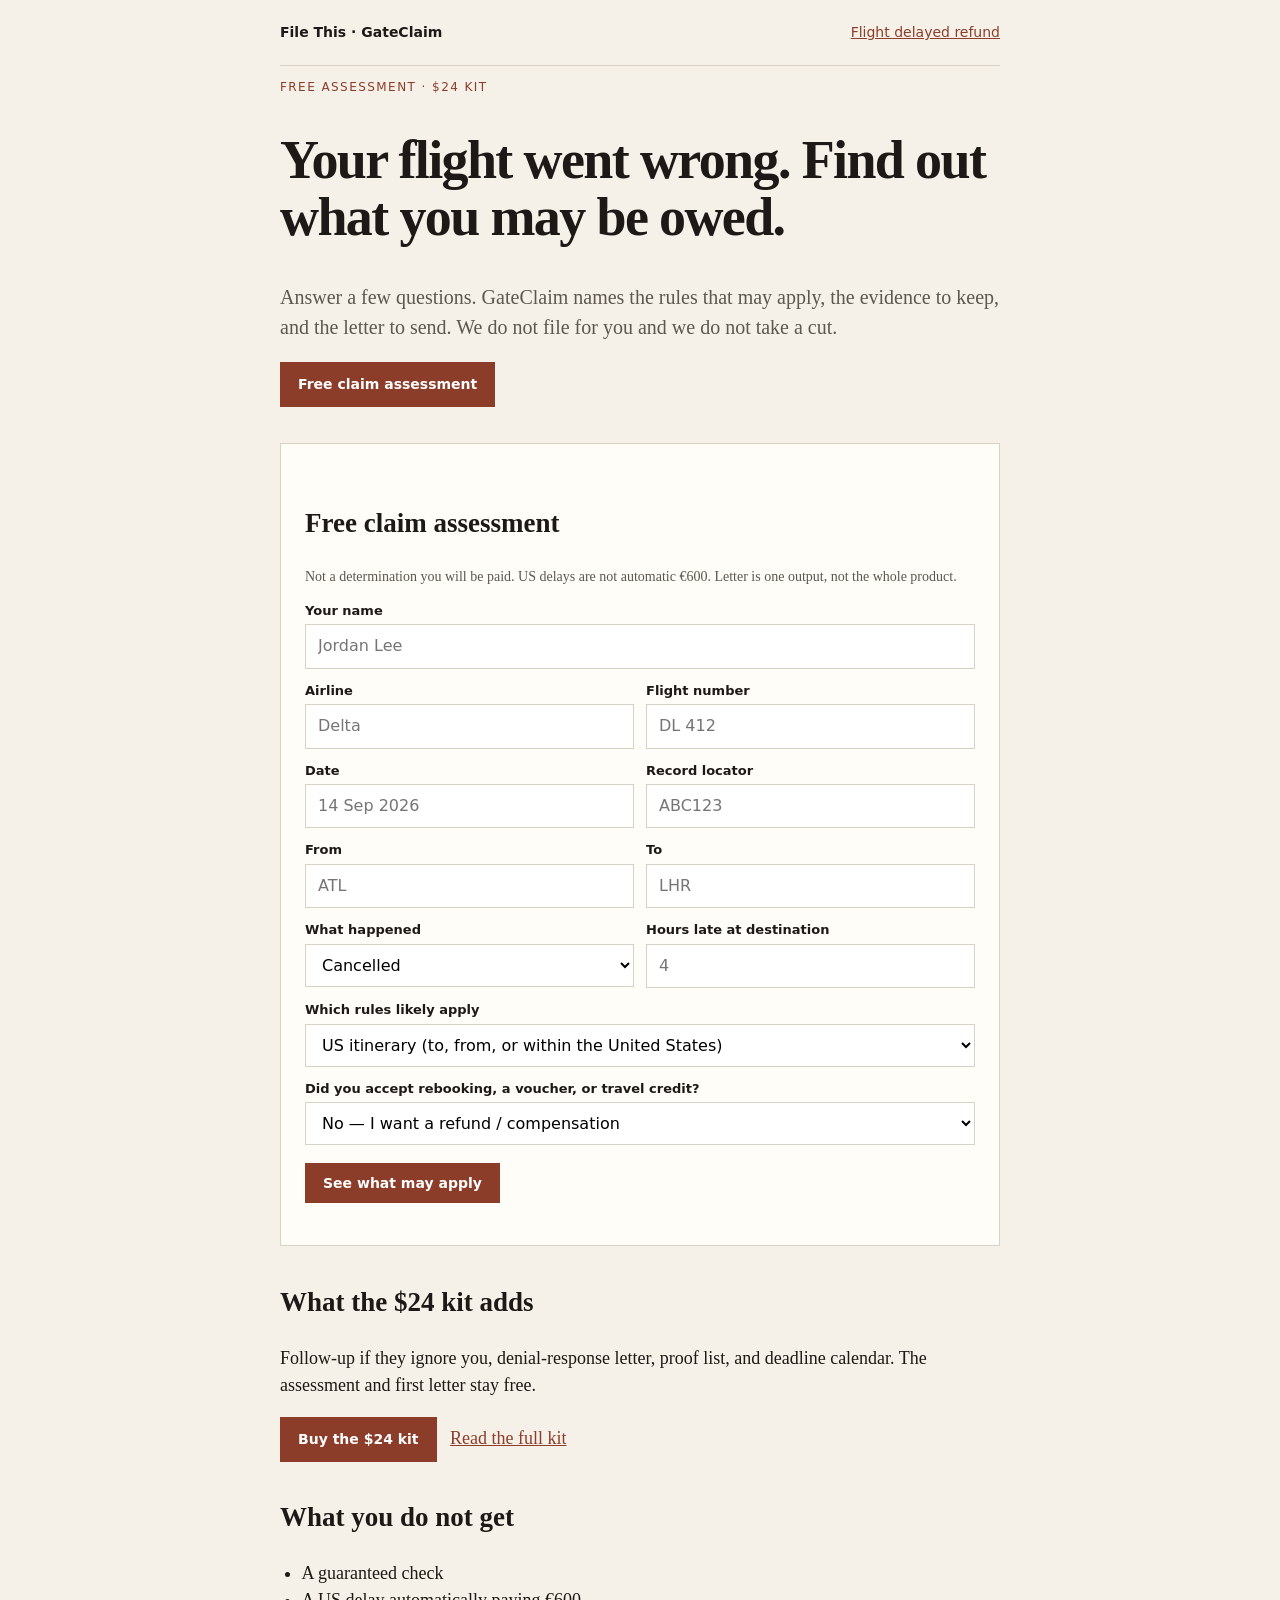
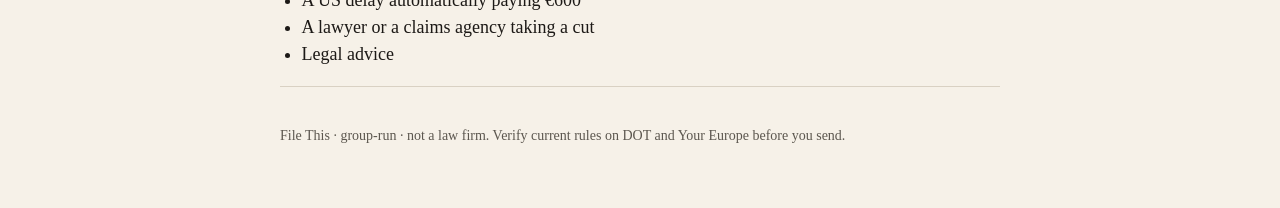
==== index.html @ 8c494beb "Reposition around free claim assessment; letter is one output." ====
<!DOCTYPE html>
<html lang="en">
<head>
  <meta charset="utf-8" />
  <meta name="viewport" content="width=device-width, initial-scale=1" />
  <title>What you may be owed after a delayed or cancelled flight — GateClaim</title>
  <meta name="description" content="Free claim assessment for delayed, cancelled, or bumped flights. See which US refund or EU 261 paths may apply, what evidence you need, then generate the letter. $24 kit optional. Not a payout promise." />
  <link rel="stylesheet" href="styles.css" />
</head>
<body>
  <header class="wrap nav">
    <strong>File This · GateClaim</strong>
    <a href="flight-delayed-refund.html">Flight delayed refund</a>
  </header>
  <main class="wrap">
    <p class="eyebrow">Free assessment · $24 kit</p>
    <h1>Your flight went wrong. Find out what you may be owed.</h1>
    <p class="lede">Answer a few questions. GateClaim names the rules that may apply, the evidence to keep, and the letter to send. We do not file for you and we do not take a cut.</p>
    <p><a class="btn" href="#assess">Free claim assessment</a></p>

    <form class="form" id="assess" onsubmit="return runAssess(event)">
      <h2>Free claim assessment</h2>
      <p class="note">Not a determination you will be paid. US delays are not automatic €600. Letter is one output, not the whole product.</p>
      <label>Your name</label>
      <input id="name" required placeholder="Jordan Lee" />
      <div class="grid2">
        <div><label>Airline</label><input id="airline" required placeholder="Delta" /></div>
        <div><label>Flight number</label><input id="flight" required placeholder="DL 412" /></div>
      </div>
      <div class="grid2">
        <div><label>Date</label><input id="date" required placeholder="14 Sep 2026" /></div>
        <div><label>Record locator</label><input id="pnr" required placeholder="ABC123" /></div>
      </div>
      <div class="grid2">
        <div><label>From</label><input id="orig" required placeholder="ATL" /></div>
        <div><label>To</label><input id="dest" required placeholder="LHR" /></div>
      </div>
      <div class="grid2">
        <div>
          <label>What happened</label>
          <select id="what">
            <option value="cancelled">Cancelled</option>
            <option value="delayed">Delayed / schedule change</option>
            <option value="bumped">Involuntarily denied boarding</option>
          </select>
        </div>
        <div><label>Hours late at destination</label><input id="hours" placeholder="4" /></div>
      </div>
      <label>Which rules likely apply</label>
      <select id="track">
        <option value="us">US itinerary (to, from, or within the United States)</option>
        <option value="eu">EU / EEA / Swiss rights may apply (261/2004)</option>
      </select>
      <label>Did you accept rebooking, a voucher, or travel credit?</label>
      <select id="accepted">
        <option value="no">No — I want a refund / compensation</option>
        <option value="yes">Yes — I accepted their alternative</option>
      </select>
      <p style="margin-top:18px"><button class="btn" type="submit">See what may apply</button></p>
      <div id="assess-box">
        <p class="eyebrow">Possible paths — not a guarantee</p>
        <ul class="paths" id="pathlist"></ul>
        <p class="note" id="nextstep"></p>
        <p><button class="btn" type="button" onclick="makeLetter()">Generate the letter</button></p>
        <label>Your letter — copy and send to the airline</label>
        <textarea id="out" readonly></textarea>
        <p><button class="btn" type="button" onclick="copyOut()">Copy letter</button></p>
      </div>
    </form>

    <h2>What the $24 kit adds</h2>
    <p>Follow-up if they ignore you, denial-response letter, proof list, and deadline calendar. The assessment and first letter stay free.</p>
    <p><a class="btn" href="https://buy.stripe.com/28E3cnbHIbBq5pN8Jz6wE00">Buy the $24 kit</a> &nbsp; <a href="kit.html">Read the full kit</a></p>
    <h2>What you do not get</h2>
    <ul>
      <li>A guaranteed check</li>
      <li>A US delay automatically paying €600</li>
      <li>A lawyer or a claims agency taking a cut</li>
      <li>Legal advice</li>
    </ul>
  </main>
  <footer class="wrap">
    <p>File This · group-run · not a law firm. Verify current rules on DOT and Your Europe before you send.</p>
  </footer>
  <script>
  function v(id){ return document.getElementById(id).value.trim() || "[fill in]"; }
  function runAssess(e){
    e.preventDefault();
    var what=document.getElementById("what").value;
    var track=document.getElementById("track").value;
    var accepted=document.getElementById("accepted").value;
    var hrs=parseFloat(document.getElementById("hours").value)||0;
    var paths=[], next="";
    paths.push("Keep evidence: boarding pass, delay/cancel notice, receipts, agent names.");
    if(track==="us"){
      if(what==="bumped"){
        paths.push("Possible involuntary denied-boarding cash under 14 CFR part 250. Published caps $1,075 / $2,150 depending on how late the substitute flight arrives — only if you did not volunteer.");
      }
      if(what==="cancelled" || (what==="delayed" && hrs>=3)){
        if(accepted==="no"){
          paths.push("Possible fare refund (taxes + unused extras) under DOT rules if you choose not to travel. Significant delay often means 3+ hours domestic / 6+ hours international.");
        } else {
          paths.push("You accepted an alternative — a fare refund is usually not owed. You can still ask for expenses the airline promised.");
        }
      }
      if(what==="delayed" && hrs<3){
        paths.push("Under 3 hours: a US fare refund is less likely. Ask for expenses if the delay was in the airline’s control.");
      }
      paths.push("Not an automatic €600. That is an EU-style cash band, not a US delay payout.");
      next="DOT refunds: transportation.gov/individuals/aviation-consumer-protection/refunds";
    } else {
      if(what==="bumped" || what==="cancelled" || hrs>=3){
        paths.push("Possible Regulation 261/2004 cash if the flight is covered and the airline cannot prove extraordinary circumstances. Official bands €250 / €400 / €600 by distance.");
      }
      if(accepted==="yes"){
        paths.push("You already accepted re-routing or reimbursement — cash may still be due depending on delay at arrival; the other two 261 choices are usually closed.");
      }
      paths.push("Weather, ATC, and some strikes can block cash even when meals/hotel assistance is still owed.");
      next="Official: europa.eu/youreurope — air passenger rights.";
    }
    var ul=document.getElementById("pathlist");
    ul.innerHTML="";
    paths.forEach(function(p){ var li=document.createElement("li"); li.textContent=p; ul.appendChild(li); });
    document.getElementById("nextstep").textContent="Next: generate the letter, attach the evidence, send it to the operating airline. "+next;
    document.getElementById("assess-box").style.display="block";
    return false;
  }
  function makeLetter(){
    var name=v("name"), air=v("airline"), fl=v("flight"), dt=v("date"), pnr=v("pnr");
    var a=v("orig"), b=v("dest"), what=document.getElementById("what").value, hrs=v("hours");
    var track=document.getElementById("track").value, text="";
    if(track==="us" && what==="bumped"){
      text="Subject: Denied boarding compensation — "+air+" "+fl+" "+dt+" — "+pnr+"\n\n"+
        "I was involuntarily denied boarding on "+air+" "+fl+" on "+dt+", record locator "+pnr+", "+a+" to "+b+". I did not volunteer my seat. Alternate arrival was "+hrs+" hours after the original arrival.\n\n"+
        "Please pay denied boarding compensation under 14 CFR part 250 and refund unused ancillary fees.\n\n"+
        "Attachments: boarding pass, bump notice, substitute itinerary.\n\n"+name;
    } else if(track==="us"){
      var ev = what==="cancelled" ? "cancelled" : "delayed or changed by "+hrs+" hours";
      text="Subject: Refund request — "+air+" "+fl+" "+dt+" — record locator "+pnr+"\n\n"+
        "I held a ticket on "+air+" "+fl+" from "+a+" to "+b+" on "+dt+", record locator "+pnr+".\n\n"+
        "The flight was "+ev+". I did not accept rebooking, a voucher, or other compensation. I want a full refund of the airfare, taxes, and unused ancillary fees to the original form of payment.\n\n"+
        "This follows DOT refund rules for cancelled or significantly delayed/changed flights:\nhttps://www.transportation.gov/individuals/aviation-consumer-protection/refunds\n\n"+
        "Attachments: ticket, delay notice, receipts (if any).\n\n"+name;
    } else {
      var ev = what==="bumped" ? "denied boarding" : (what==="cancelled" ? "cancelled" : "delayed "+hrs+" hours at destination");
      text="Subject: Regulation 261/2004 claim — "+air+" "+fl+" "+dt+" — "+pnr+"\n\n"+
        "I request the compensation, refund/re-routing choice, and assistance due under Regulation (EC) 261/2004.\n\n"+
        "Flight: "+air+" "+fl+"  "+a+" → "+b+"  "+dt+"\nRecord locator: "+pnr+"\nDelay at destination: "+hrs+" hours\nWhat happened: "+ev+"\n\n"+
        "I have not received benefits for this disruption under another country's rules. If you claim extraordinary circumstances, send the evidence.\n\n"+
        "Official summary: https://europa.eu/youreurope/citizens/travel/passenger-rights/air/index_en.htm\n\n"+
        "Attachments: ticket, boarding pass, delay notice, receipts.\n\n"+name;
    }
    document.getElementById("out").value = text;
  }
  function copyOut(){
    var t=document.getElementById("out");
    t.select();
    navigator.clipboard.writeText(t.value);
  }
  </script>
</body>
</html>
---- styles.css ----
:root { --ink:#1c1916; --muted:#5c574f; --paper:#f6f1e8; --line:#d9d1c3; --accent:#8b3d2a; }
* { box-sizing:border-box; }
body { margin:0; background:var(--paper); color:var(--ink); font:18px/1.5 Georgia, "Times New Roman", serif; }
.wrap { width:min(720px, calc(100% - 40px)); margin:0 auto; }
.nav { display:flex; justify-content:space-between; gap:16px; padding:22px 0; border-bottom:1px solid var(--line); font-family:system-ui,sans-serif; font-size:14px; }
h1 { font-size:clamp(36px,6vw,54px); line-height:1.05; letter-spacing:-.03em; }
h2 { margin-top:2.2rem; }
.eyebrow { font-family:system-ui,sans-serif; font-size:12px; letter-spacing:.12em; text-transform:uppercase; color:var(--accent); }
.lede { color:var(--muted); font-size:20px; }
.btn { display:inline-block; background:var(--accent); color:#fff; text-decoration:none; padding:12px 18px; font-family:system-ui,sans-serif; font-size:14px; font-weight:600; }
ul { padding-left:1.2em; }
footer { border-top:1px solid var(--line); margin-top:48px; padding:24px 0 48px; color:var(--muted); font-size:14px; }
a { color:var(--accent); }
pre, .kit { font-family:ui-monospace,monospace; font-size:14px; }

label { display:block; margin:12px 0 4px; font-family:system-ui,sans-serif; font-size:13px; font-weight:600; }
input, select, textarea { width:100%; padding:10px 12px; border:1px solid var(--line); background:#fff; font:16px/1.4 system-ui,sans-serif; }
.grid2 { display:grid; grid-template-columns:1fr 1fr; gap:12px; }
@media (max-width:560px) { .grid2 { grid-template-columns:1fr; } }
.form { margin:36px 0; padding:24px; border:1px solid var(--line); background:#fffdf8; }
button.btn { border:0; cursor:pointer; }
#out { min-height:220px; white-space:pre-wrap; }
.note { color:var(--muted); font-size:14px; }

.paths { list-style:none; padding:0; }
.paths li { padding:10px 0 10px 28px; border-top:1px solid var(--line); position:relative; }
.paths li:before { content:"✓"; position:absolute; left:0; color:var(--accent); font-weight:700; }
.paths .no:before { content:"–"; }
#assess-box { display:none; margin-top:18px; padding:16px; background:#fff; border:1px solid var(--line); }
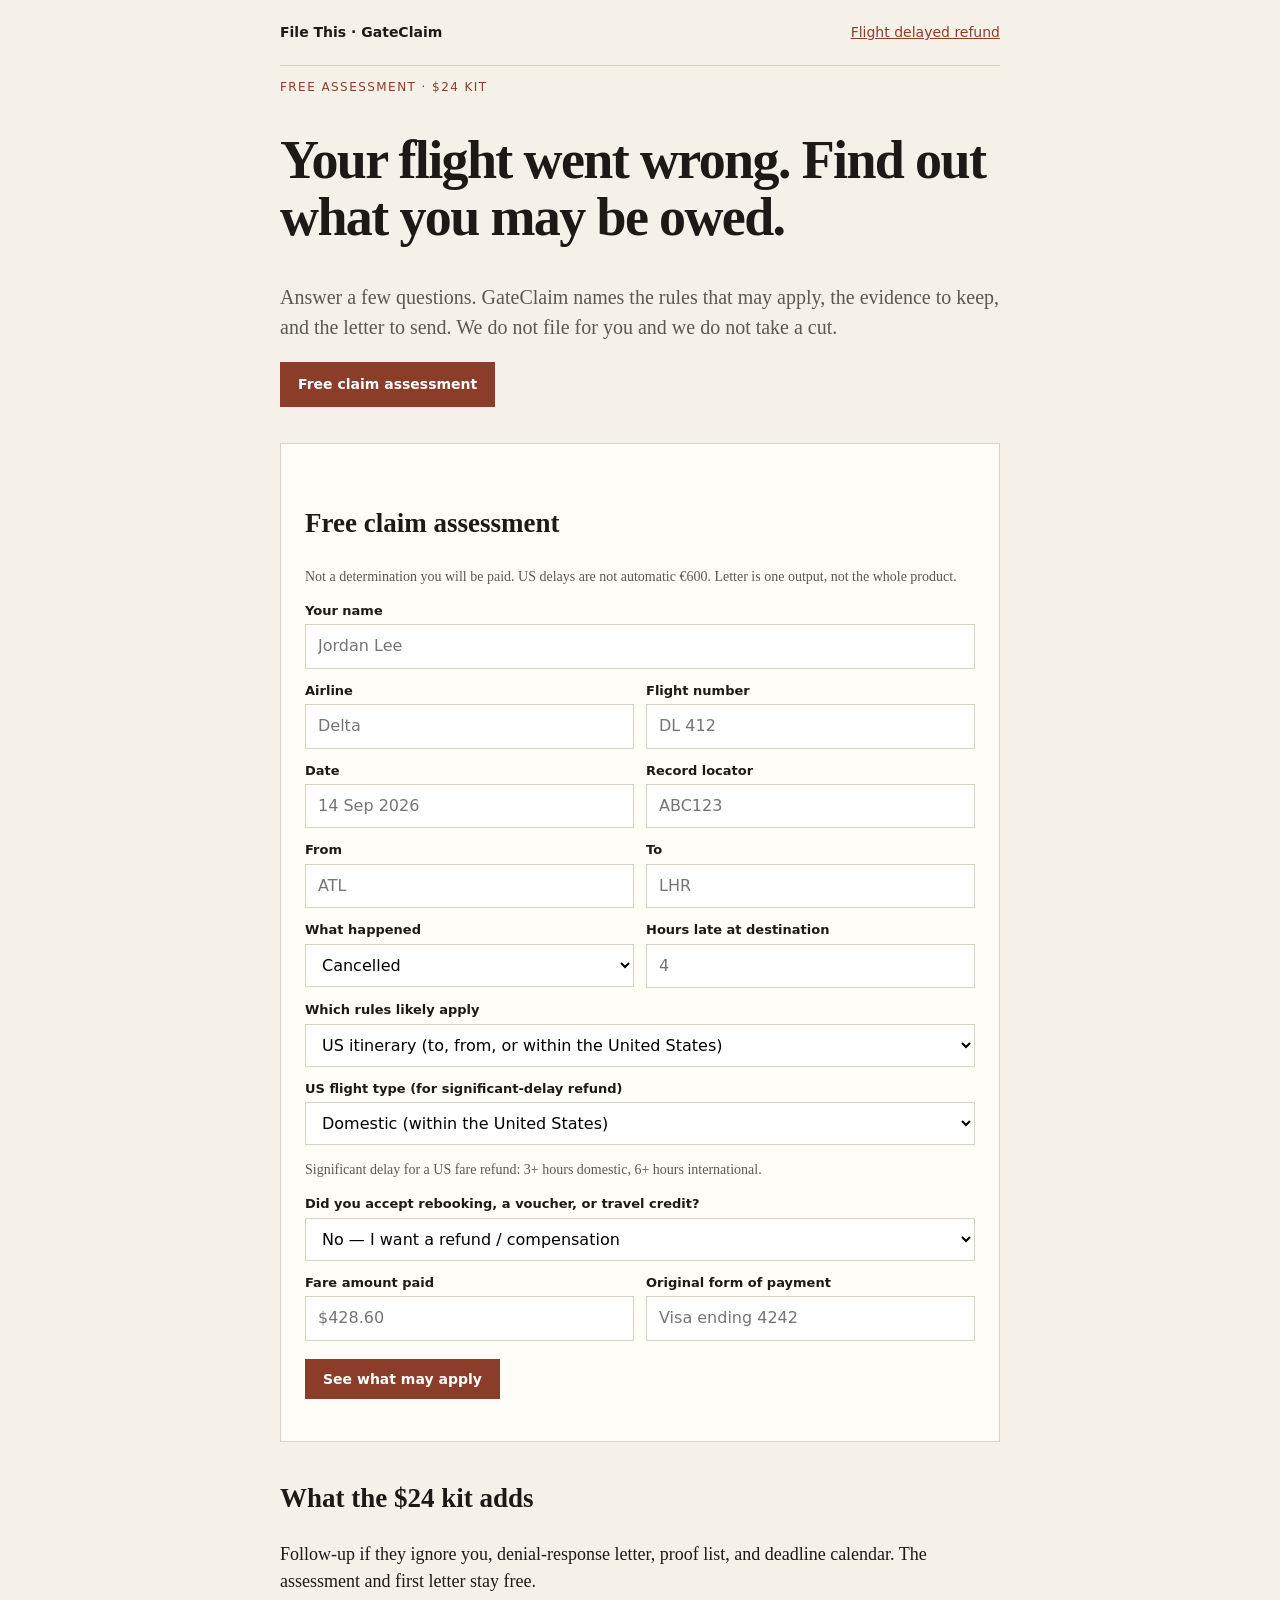
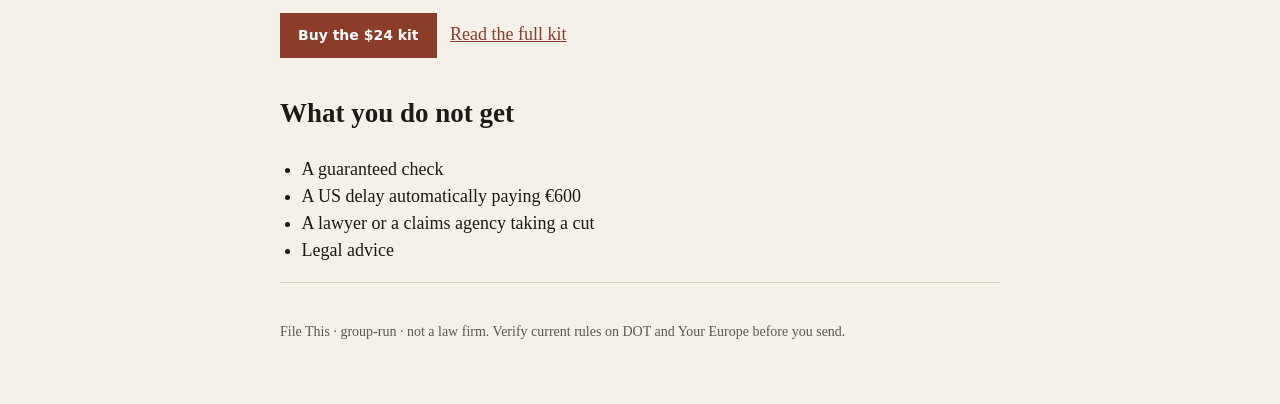
==== commit 1710c023: "Fix US significant-delay eligibility (3h domestic / 6h intl), add fare+payment letter fields, retarg" ====
--- a/index.html
+++ b/index.html
@@ -47,15 +47,27 @@
         <div><label>Hours late at destination</label><input id="hours" placeholder="4" /></div>
       </div>
       <label>Which rules likely apply</label>
-      <select id="track">
+      <select id="track" onchange="syncUsScope()">
         <option value="us">US itinerary (to, from, or within the United States)</option>
         <option value="eu">EU / EEA / Swiss rights may apply (261/2004)</option>
       </select>
+      <div id="us-scope-wrap">
+        <label>US flight type (for significant-delay refund)</label>
+        <select id="usscope">
+          <option value="domestic">Domestic (within the United States)</option>
+          <option value="international">International (to or from the United States)</option>
+        </select>
+        <p class="note">Significant delay for a US fare refund: 3+ hours domestic, 6+ hours international.</p>
+      </div>
       <label>Did you accept rebooking, a voucher, or travel credit?</label>
       <select id="accepted">
         <option value="no">No — I want a refund / compensation</option>
         <option value="yes">Yes — I accepted their alternative</option>
       </select>
+      <div class="grid2">
+        <div><label>Fare amount paid</label><input id="fare" placeholder="$428.60" /></div>
+        <div><label>Original form of payment</label><input id="payment" placeholder="Visa ending 4242" /></div>
+      </div>
       <p style="margin-top:18px"><button class="btn" type="submit">See what may apply</button></p>
       <div id="assess-box">
         <p class="eyebrow">Possible paths — not a guarantee</p>
@@ -84,27 +96,38 @@
   </footer>
   <script>
   function v(id){ return document.getElementById(id).value.trim() || "[fill in]"; }
+  function syncUsScope(){
+    var us = document.getElementById("track").value === "us";
+    document.getElementById("us-scope-wrap").style.display = us ? "block" : "none";
+  }
+  function usSignificantDelay(hrs, scope){
+    if(scope === "international") return hrs >= 6;
+    return hrs >= 3;
+  }
   function runAssess(e){
     e.preventDefault();
     var what=document.getElementById("what").value;
     var track=document.getElementById("track").value;
     var accepted=document.getElementById("accepted").value;
     var hrs=parseFloat(document.getElementById("hours").value)||0;
+    var scope=document.getElementById("usscope").value;
     var paths=[], next="";
     paths.push("Keep evidence: boarding pass, delay/cancel notice, receipts, agent names.");
     if(track==="us"){
+      var thresh = scope === "international" ? 6 : 3;
+      var scopeLabel = scope === "international" ? "international" : "domestic";
       if(what==="bumped"){
         paths.push("Possible involuntary denied-boarding cash under 14 CFR part 250. Published caps $1,075 / $2,150 depending on how late the substitute flight arrives — only if you did not volunteer.");
       }
-      if(what==="cancelled" || (what==="delayed" && hrs>=3)){
+      if(what==="cancelled" || (what==="delayed" && usSignificantDelay(hrs, scope))){
         if(accepted==="no"){
-          paths.push("Possible fare refund (taxes + unused extras) under DOT rules if you choose not to travel. Significant delay often means 3+ hours domestic / 6+ hours international.");
+          paths.push("Possible fare refund (taxes + unused extras) under DOT rules if you choose not to travel. Significant delay for this "+scopeLabel+" US itinerary: "+thresh+"+ hours.");
         } else {
           paths.push("You accepted an alternative — a fare refund is usually not owed. You can still ask for expenses the airline promised.");
         }
       }
-      if(what==="delayed" && hrs<3){
-        paths.push("Under 3 hours: a US fare refund is less likely. Ask for expenses if the delay was in the airline’s control.");
+      if(what==="delayed" && !usSignificantDelay(hrs, scope)){
+        paths.push("Under "+thresh+" hours on a "+scopeLabel+" US itinerary: a US fare refund for significant delay is less likely. Ask for expenses if the delay was in the airline’s control.");
       }
       paths.push("Not an automatic €600. That is an EU-style cash band, not a US delay payout.");
       next="DOT refunds: transportation.gov/individuals/aviation-consumer-protection/refunds";
@@ -128,24 +151,32 @@
   function makeLetter(){
     var name=v("name"), air=v("airline"), fl=v("flight"), dt=v("date"), pnr=v("pnr");
     var a=v("orig"), b=v("dest"), what=document.getElementById("what").value, hrs=v("hours");
-    var track=document.getElementById("track").value, text="";
+    var track=document.getElementById("track").value;
+    var fare=v("fare"), payment=v("payment");
+    var scope=document.getElementById("usscope").value;
+    var text="";
     if(track==="us" && what==="bumped"){
       text="Subject: Denied boarding compensation — "+air+" "+fl+" "+dt+" — "+pnr+"\n\n"+
         "I was involuntarily denied boarding on "+air+" "+fl+" on "+dt+", record locator "+pnr+", "+a+" to "+b+". I did not volunteer my seat. Alternate arrival was "+hrs+" hours after the original arrival.\n\n"+
-        "Please pay denied boarding compensation under 14 CFR part 250 and refund unused ancillary fees.\n\n"+
+        "Fare amount paid: "+fare+"\nOriginal form of payment: "+payment+"\n\n"+
+        "Please pay denied boarding compensation under 14 CFR part 250 and refund unused ancillary fees to the original form of payment.\n\n"+
         "Attachments: boarding pass, bump notice, substitute itinerary.\n\n"+name;
     } else if(track==="us"){
-      var ev = what==="cancelled" ? "cancelled" : "delayed or changed by "+hrs+" hours";
+      var thresh = scope === "international" ? "6+" : "3+";
+      var scopeLabel = scope === "international" ? "international" : "domestic";
+      var ev = what==="cancelled" ? "cancelled" : "delayed or changed by "+hrs+" hours (significant delay threshold for this "+scopeLabel+" US itinerary: "+thresh+" hours)";
       text="Subject: Refund request — "+air+" "+fl+" "+dt+" — record locator "+pnr+"\n\n"+
         "I held a ticket on "+air+" "+fl+" from "+a+" to "+b+" on "+dt+", record locator "+pnr+".\n\n"+
-        "The flight was "+ev+". I did not accept rebooking, a voucher, or other compensation. I want a full refund of the airfare, taxes, and unused ancillary fees to the original form of payment.\n\n"+
+        "The flight was "+ev+". I did not accept rebooking, a voucher, or other compensation.\n\n"+
+        "Fare amount paid: "+fare+"\nOriginal form of payment: "+payment+"\n\n"+
+        "I want a full refund of the airfare, taxes, and unused ancillary fees ("+fare+") to the original form of payment ("+payment+").\n\n"+
         "This follows DOT refund rules for cancelled or significantly delayed/changed flights:\nhttps://www.transportation.gov/individuals/aviation-consumer-protection/refunds\n\n"+
         "Attachments: ticket, delay notice, receipts (if any).\n\n"+name;
     } else {
       var ev = what==="bumped" ? "denied boarding" : (what==="cancelled" ? "cancelled" : "delayed "+hrs+" hours at destination");
       text="Subject: Regulation 261/2004 claim — "+air+" "+fl+" "+dt+" — "+pnr+"\n\n"+
         "I request the compensation, refund/re-routing choice, and assistance due under Regulation (EC) 261/2004.\n\n"+
-        "Flight: "+air+" "+fl+"  "+a+" → "+b+"  "+dt+"\nRecord locator: "+pnr+"\nDelay at destination: "+hrs+" hours\nWhat happened: "+ev+"\n\n"+
+        "Flight: "+air+" "+fl+"  "+a+" → "+b+"  "+dt+"\nRecord locator: "+pnr+"\nDelay at destination: "+hrs+" hours\nWhat happened: "+ev+"\nFare amount paid: "+fare+"\nOriginal form of payment: "+payment+"\n\n"+
         "I have not received benefits for this disruption under another country's rules. If you claim extraordinary circumstances, send the evidence.\n\n"+
         "Official summary: https://europa.eu/youreurope/citizens/travel/passenger-rights/air/index_en.htm\n\n"+
         "Attachments: ticket, boarding pass, delay notice, receipts.\n\n"+name;
@@ -157,6 +188,7 @@
     t.select();
     navigator.clipboard.writeText(t.value);
   }
+  syncUsScope();
   </script>
 </body>
 </html>
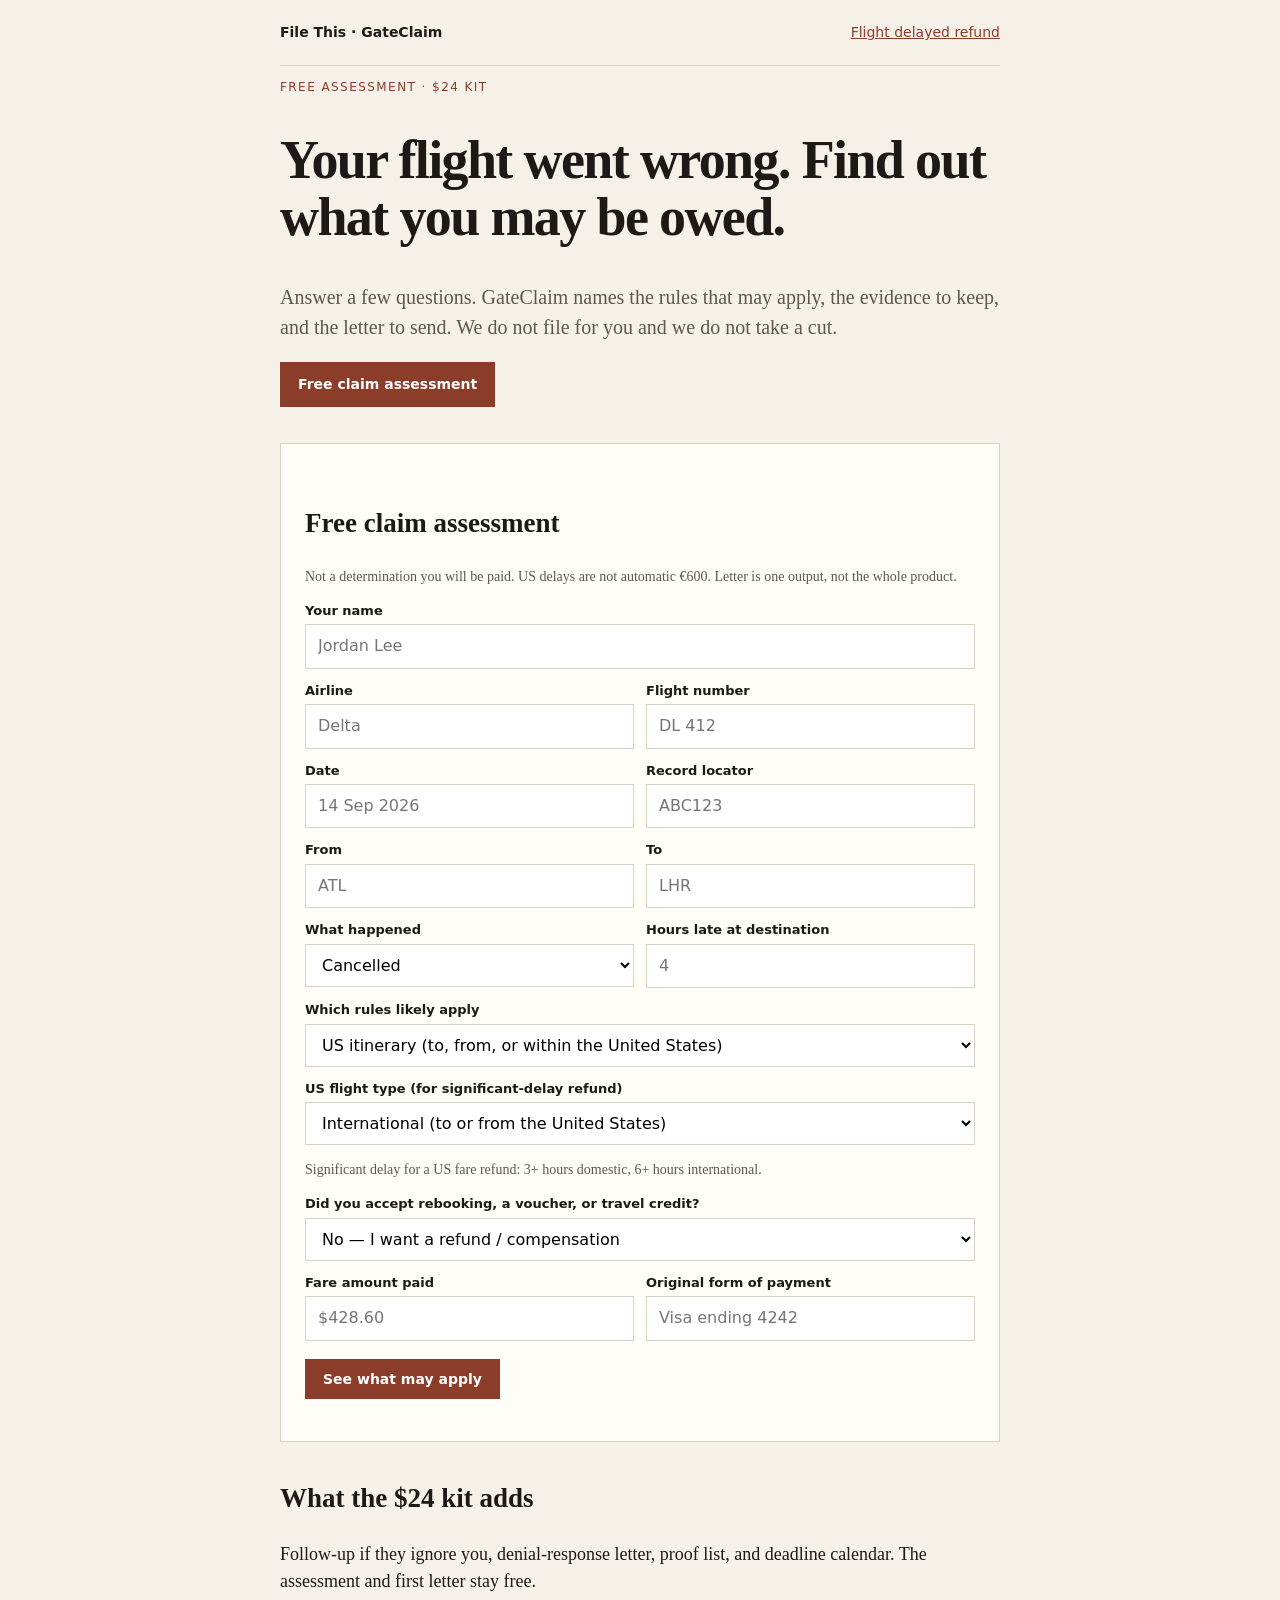
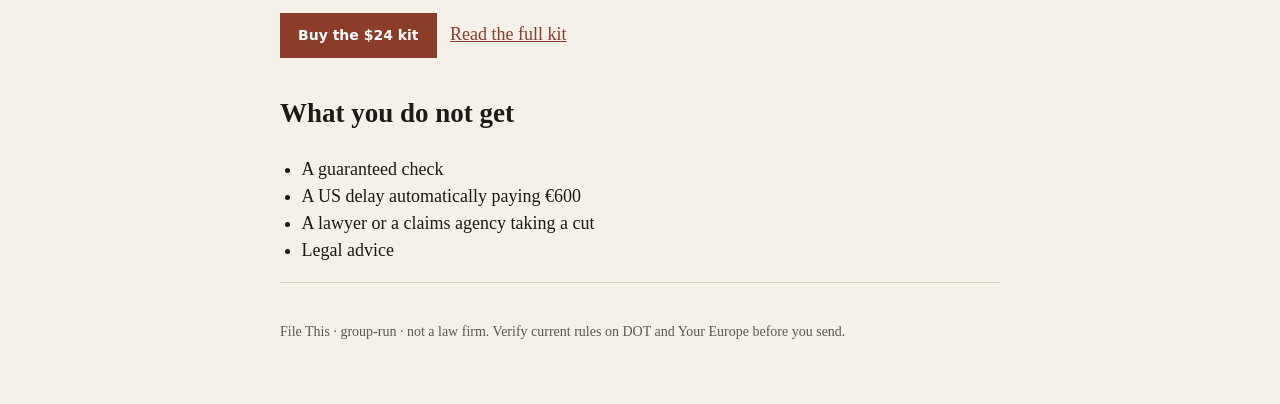
==== commit a32d46bf: "Default US scope to international to match ATL→LHR placeholders." ====
--- a/index.html
+++ b/index.html
@@ -54,8 +54,8 @@
       <div id="us-scope-wrap">
         <label>US flight type (for significant-delay refund)</label>
         <select id="usscope">
+          <option value="international">International (to or from the United States)</option>
           <option value="domestic">Domestic (within the United States)</option>
-          <option value="international">International (to or from the United States)</option>
         </select>
         <p class="note">Significant delay for a US fare refund: 3+ hours domestic, 6+ hours international.</p>
       </div>
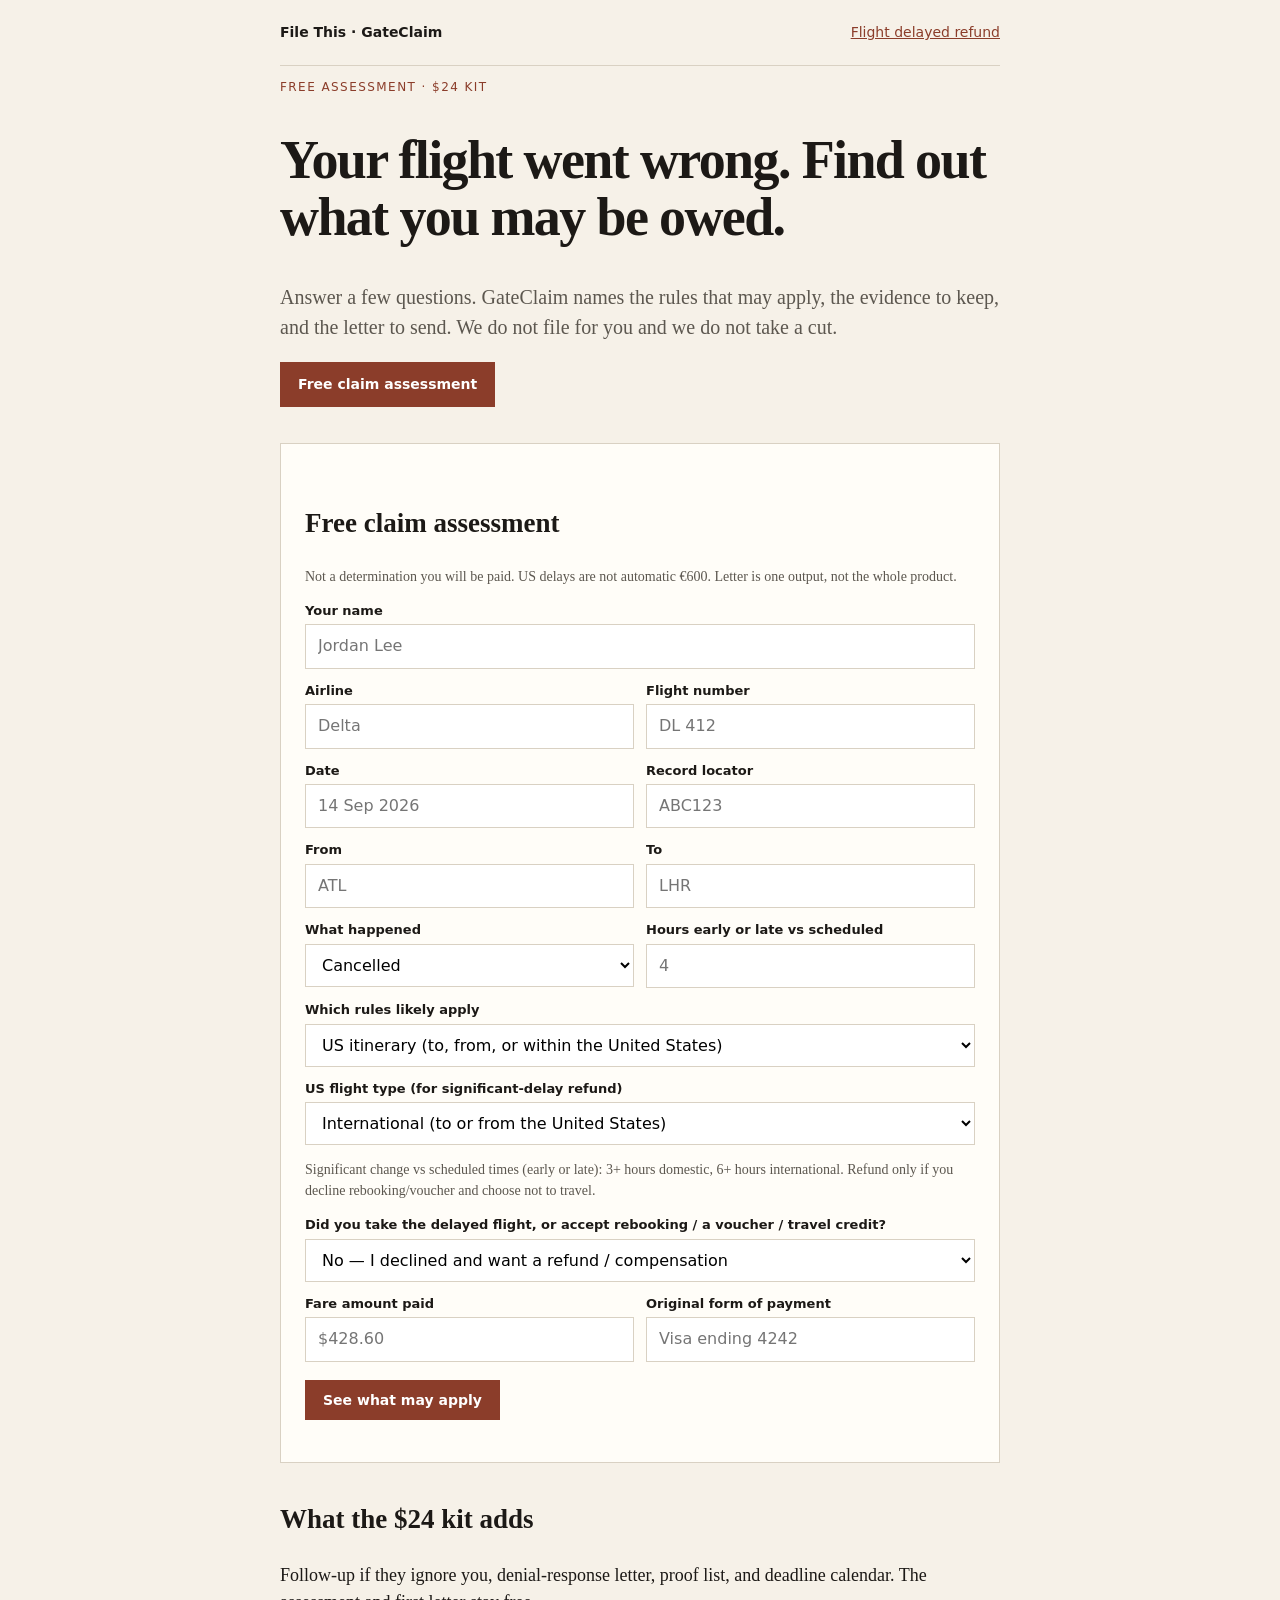
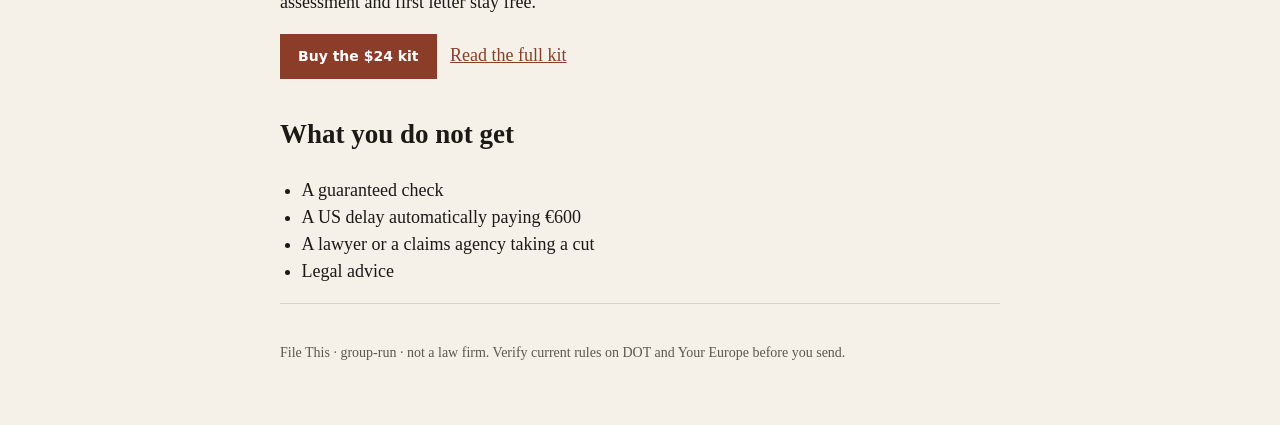
==== commit d9ef70b9: "Align US refund copy with DOT: early/late thresholds, decline-to-travel required, no automatic €600." ====
--- a/index.html
+++ b/index.html
@@ -44,7 +44,7 @@
             <option value="bumped">Involuntarily denied boarding</option>
           </select>
         </div>
-        <div><label>Hours late at destination</label><input id="hours" placeholder="4" /></div>
+        <div><label>Hours early or late vs scheduled</label><input id="hours" placeholder="4" /></div>
       </div>
       <label>Which rules likely apply</label>
       <select id="track" onchange="syncUsScope()">
@@ -57,12 +57,12 @@
           <option value="international">International (to or from the United States)</option>
           <option value="domestic">Domestic (within the United States)</option>
         </select>
-        <p class="note">Significant delay for a US fare refund: 3+ hours domestic, 6+ hours international.</p>
+        <p class="note">Significant change vs scheduled times (early or late): 3+ hours domestic, 6+ hours international. Refund only if you decline rebooking/voucher and choose not to travel.</p>
       </div>
-      <label>Did you accept rebooking, a voucher, or travel credit?</label>
+      <label>Did you take the delayed flight, or accept rebooking / a voucher / travel credit?</label>
       <select id="accepted">
-        <option value="no">No — I want a refund / compensation</option>
-        <option value="yes">Yes — I accepted their alternative</option>
+        <option value="no">No — I declined and want a refund / compensation</option>
+        <option value="yes">Yes — I took the delayed flight or their alternative</option>
       </select>
       <div class="grid2">
         <div><label>Fare amount paid</label><input id="fare" placeholder="$428.60" /></div>
@@ -121,13 +121,13 @@
       }
       if(what==="cancelled" || (what==="delayed" && usSignificantDelay(hrs, scope))){
         if(accepted==="no"){
-          paths.push("Possible fare refund (taxes + unused extras) under DOT rules if you choose not to travel. Significant delay for this "+scopeLabel+" US itinerary: "+thresh+"+ hours.");
+          paths.push("Possible fare refund (taxes + unused extras) under DOT rules — only if you decline rebooking/voucher and choose not to travel. Significant change for this "+scopeLabel+" US itinerary: "+thresh+"+ hours early or late vs scheduled.");
         } else {
-          paths.push("You accepted an alternative — a fare refund is usually not owed. You can still ask for expenses the airline promised.");
+          paths.push("You took the delayed flight or accepted an alternative — a US fare refund is usually not owed. You can still ask for expenses the airline promised.");
         }
       }
       if(what==="delayed" && !usSignificantDelay(hrs, scope)){
-        paths.push("Under "+thresh+" hours on a "+scopeLabel+" US itinerary: a US fare refund for significant delay is less likely. Ask for expenses if the delay was in the airline’s control.");
+        paths.push("Under "+thresh+" hours early or late vs scheduled on a "+scopeLabel+" US itinerary: a US fare refund for significant change is less likely. Ask for expenses if the delay was in the airline’s control.");
       }
       paths.push("Not an automatic €600. That is an EU-style cash band, not a US delay payout.");
       next="DOT refunds: transportation.gov/individuals/aviation-consumer-protection/refunds";
@@ -164,10 +164,10 @@
     } else if(track==="us"){
       var thresh = scope === "international" ? "6+" : "3+";
       var scopeLabel = scope === "international" ? "international" : "domestic";
-      var ev = what==="cancelled" ? "cancelled" : "delayed or changed by "+hrs+" hours (significant delay threshold for this "+scopeLabel+" US itinerary: "+thresh+" hours)";
+      var ev = what==="cancelled" ? "cancelled" : "significantly changed by "+hrs+" hours early or late vs scheduled (threshold for this "+scopeLabel+" US itinerary: "+thresh+" hours)";
       text="Subject: Refund request — "+air+" "+fl+" "+dt+" — record locator "+pnr+"\n\n"+
         "I held a ticket on "+air+" "+fl+" from "+a+" to "+b+" on "+dt+", record locator "+pnr+".\n\n"+
-        "The flight was "+ev+". I did not accept rebooking, a voucher, or other compensation.\n\n"+
+        "The flight was "+ev+". I did not take the delayed flight and did not accept rebooking, a voucher, or other compensation. I choose not to travel.\n\n"+
         "Fare amount paid: "+fare+"\nOriginal form of payment: "+payment+"\n\n"+
         "I want a full refund of the airfare, taxes, and unused ancillary fees ("+fare+") to the original form of payment ("+payment+").\n\n"+
         "This follows DOT refund rules for cancelled or significantly delayed/changed flights:\nhttps://www.transportation.gov/individuals/aviation-consumer-protection/refunds\n\n"+
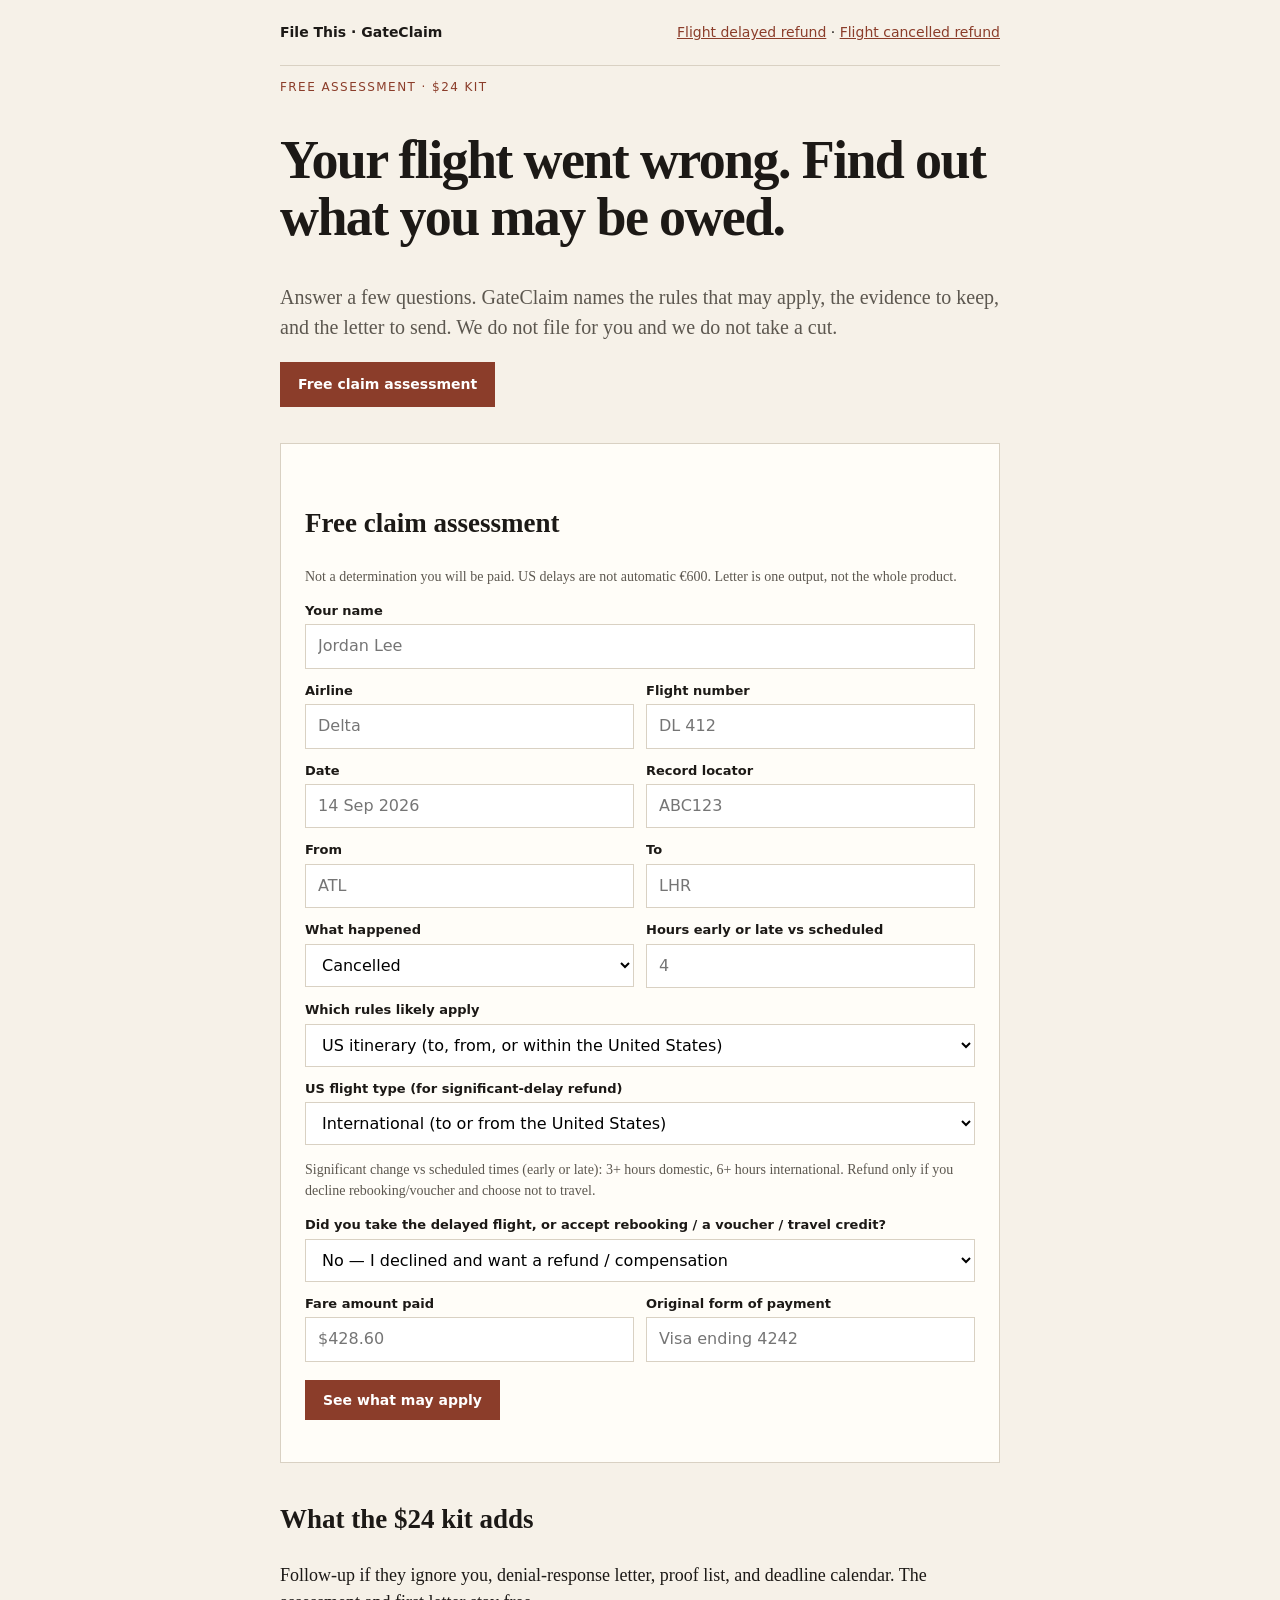
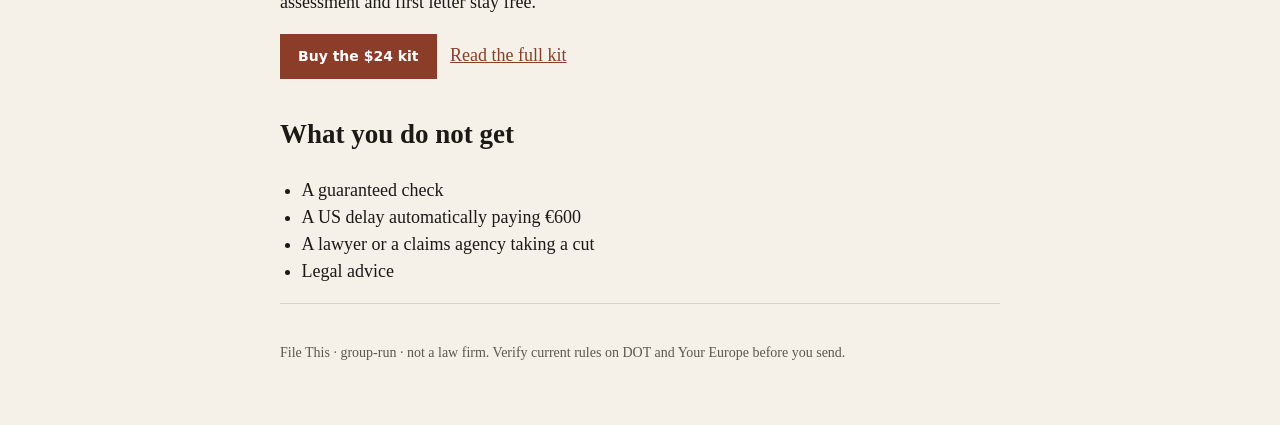
==== commit 80d51926: "Add flight cancelled refund guide and point sitemap at Netlify. US cancellation is a fare refund if " ====
--- a/index.html
+++ b/index.html
@@ -5,12 +5,13 @@
   <meta name="viewport" content="width=device-width, initial-scale=1" />
   <title>What you may be owed after a delayed or cancelled flight — GateClaim</title>
   <meta name="description" content="Free claim assessment for delayed, cancelled, or bumped flights. See which US refund or EU 261 paths may apply, what evidence you need, then generate the letter. $24 kit optional. Not a payout promise." />
+  <link rel="canonical" href="https://yourstupidson1-collab.github.io/gateclaim/" />
   <link rel="stylesheet" href="styles.css" />
 </head>
 <body>
   <header class="wrap nav">
     <strong>File This · GateClaim</strong>
-    <a href="flight-delayed-refund.html">Flight delayed refund</a>
+    <span><a href="flight-delayed-refund.html">Flight delayed refund</a> · <a href="flight-cancelled-refund.html">Flight cancelled refund</a></span>
   </header>
   <main class="wrap">
     <p class="eyebrow">Free assessment · $24 kit</p>
@@ -47,7 +48,7 @@
         <div><label>Hours early or late vs scheduled</label><input id="hours" placeholder="4" /></div>
       </div>
       <label>Which rules likely apply</label>
-      <select id="track" onchange="syncUsScope()">
+      <select id="track" onchange="syncTrackFields()">
         <option value="us">US itinerary (to, from, or within the United States)</option>
         <option value="eu">EU / EEA / Swiss rights may apply (261/2004)</option>
       </select>
@@ -59,6 +60,19 @@
         </select>
         <p class="note">Significant change vs scheduled times (early or late): 3+ hours domestic, 6+ hours international. Refund only if you decline rebooking/voucher and choose not to travel.</p>
       </div>
+      <div id="eu-fields-wrap" style="display:none">
+        <div class="grid2">
+          <div><label>Scheduled arrival (local)</label><input id="schedarr" placeholder="14 Sep 2026 18:40" /></div>
+          <div><label>Actual arrival (doors open)</label><input id="actarr" placeholder="14 Sep 2026 22:55" /></div>
+        </div>
+        <label>Flight distance band (for Article 7 amount, if you qualify)</label>
+        <select id="euband">
+          <option value="250">1,500 km or less — published band €250</option>
+          <option value="400">1,500–3,500 km / longer intra-EU — published band €400</option>
+          <option value="600">More than 3,500 km — published band €600</option>
+        </select>
+        <p class="note">Pick the band that matches your route. The letter names that published amount; it is not a guarantee the airline will pay. Weather, ATC, and some strikes can still block cash.</p>
+      </div>
       <label>Did you take the delayed flight, or accept rebooking / a voucher / travel credit?</label>
       <select id="accepted">
         <option value="no">No — I declined and want a refund / compensation</option>
@@ -77,6 +91,21 @@
         <label>Your letter — copy and send to the airline</label>
         <textarea id="out" readonly></textarea>
         <p><button class="btn" type="button" onclick="copyOut()">Copy letter</button></p>
+        <div id="where-to-send" class="where-send">
+          <p class="eyebrow">Next step</p>
+          <p><strong>Send this to the airline that operated your flight</strong> (not the ticket seller if they differ).</p>
+          <ul>
+            <li><strong>Email:</strong> <a id="mailto-draft" href="mailto:?subject=Delay%2Fcancel%20claim">Open a draft with the subject filled</a> — paste the letter, attach your boarding pass and delay notice.</li>
+            <li><strong>Or use their form</strong> (operating carrier):
+              <a href="https://www.delta.com/us/en/need-help/overview?commentComplaintsForm=" target="_blank" rel="noopener">Delta</a> ·
+              <a href="https://www.united.com/en/us/customercare" target="_blank" rel="noopener">United</a> ·
+              <a href="https://www.aa.com/contactus/forms/?topic=CR" target="_blank" rel="noopener">American</a> ·
+              <a href="https://support.southwest.com/helpcenter/s/contact-us" target="_blank" rel="noopener">Southwest</a> ·
+              <a href="https://www.jetblue.com/contact-us/share-a-concern" target="_blank" rel="noopener">JetBlue</a>
+            </li>
+          </ul>
+          <p class="note">GateClaim does not file your claim or promise a payout. You send it yourself.</p>
+        </div>
       </div>
     </form>
 
@@ -96,9 +125,10 @@
   </footer>
   <script>
   function v(id){ return document.getElementById(id).value.trim() || "[fill in]"; }
-  function syncUsScope(){
-    var us = document.getElementById("track").value === "us";
-    document.getElementById("us-scope-wrap").style.display = us ? "block" : "none";
+  function syncTrackFields(){
+    var track = document.getElementById("track").value;
+    document.getElementById("us-scope-wrap").style.display = track === "us" ? "block" : "none";
+    document.getElementById("eu-fields-wrap").style.display = track === "eu" ? "block" : "none";
   }
   function usSignificantDelay(hrs, scope){
     if(scope === "international") return hrs >= 6;
@@ -174,21 +204,36 @@
         "Attachments: ticket, delay notice, receipts (if any).\n\n"+name;
     } else {
       var ev = what==="bumped" ? "denied boarding" : (what==="cancelled" ? "cancelled" : "delayed "+hrs+" hours at destination");
+      var sched = v("schedarr"), act = v("actarr");
+      var band = document.getElementById("euband").value;
+      var bandKm = band==="250" ? "1,500 km or less" : (band==="400" ? "1,500–3,500 km / longer intra-EU" : "more than 3,500 km");
       text="Subject: Regulation 261/2004 claim — "+air+" "+fl+" "+dt+" — "+pnr+"\n\n"+
         "I request the compensation, refund/re-routing choice, and assistance due under Regulation (EC) 261/2004.\n\n"+
-        "Flight: "+air+" "+fl+"  "+a+" → "+b+"  "+dt+"\nRecord locator: "+pnr+"\nDelay at destination: "+hrs+" hours\nWhat happened: "+ev+"\nFare amount paid: "+fare+"\nOriginal form of payment: "+payment+"\n\n"+
-        "I have not received benefits for this disruption under another country's rules. If you claim extraordinary circumstances, send the evidence.\n\n"+
+        "Passenger: "+name+"\nFlight: "+air+" "+fl+"  "+a+" → "+b+"  "+dt+"\nRecord locator: "+pnr+"\nScheduled arrival: "+sched+"\nActual arrival (doors open): "+act+"\nDelay at destination: "+hrs+" hours\nWhat happened: "+ev+"\nDistance band (as estimated): "+bandKm+"\nFare amount paid: "+fare+"\nOriginal form of payment: "+payment+"\n\n"+
+        "Under Article 7 of Regulation (EC) 261/2004, I claim €"+band+" in compensation for this disruption, subject to eligibility (including that the airline cannot prove extraordinary circumstances).\n\n"+
+        "I have not received benefits for this disruption under another country's rules. If you claim extraordinary circumstances, send the evidence within 14 days of this letter.\n\n"+
+        "Please confirm payment of €"+band+" (or a reasoned refusal with evidence) within 14 days of receipt.\n\n"+
         "Official summary: https://europa.eu/youreurope/citizens/travel/passenger-rights/air/index_en.htm\n\n"+
         "Attachments: ticket, boarding pass, delay notice, receipts.\n\n"+name;
     }
     document.getElementById("out").value = text;
   }
+  function refreshMailto(){
+    var fl = document.getElementById("flight").value.trim() || "[flight #]";
+    var dt = document.getElementById("date").value.trim() || "[date]";
+    var sub = "Delay/cancel claim — " + fl + " — " + dt;
+    var a = document.getElementById("mailto-draft");
+    if(a) a.href = "mailto:?subject=" + encodeURIComponent(sub);
+  }
   function copyOut(){
     var t=document.getElementById("out");
     t.select();
     navigator.clipboard.writeText(t.value);
-  }
-  syncUsScope();
+    refreshMailto();
+  }
+  var _makeLetter = makeLetter;
+  makeLetter = function(){ _makeLetter(); refreshMailto(); };
+  syncTrackFields();
   </script>
 </body>
 </html>
--- a/styles.css
+++ b/styles.css
@@ -28,3 +28,7 @@
 .paths li:before { content:"✓"; position:absolute; left:0; color:var(--accent); font-weight:700; }
 .paths .no:before { content:"–"; }
 #assess-box { display:none; margin-top:18px; padding:16px; background:#fff; border:1px solid var(--line); }
+
+.where-send { margin-top:16px; padding-top:14px; border-top:1px solid var(--line); }
+.where-send ul { margin:8px 0; }
+.where-send li { margin:6px 0; }
